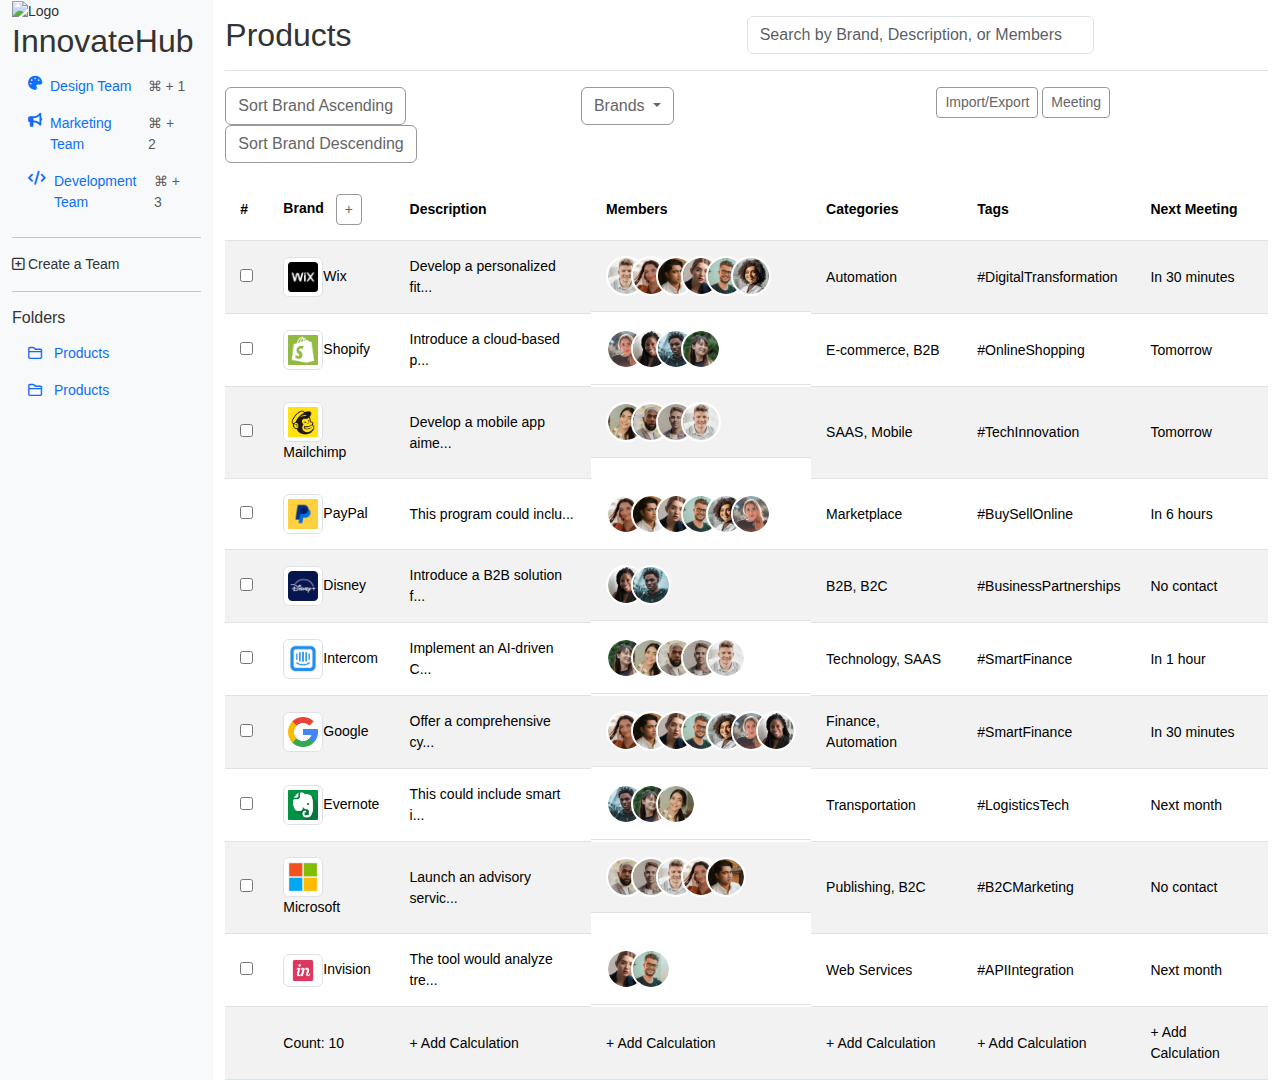
==== index.html @ bf93332f "Initial commit" ====
<!DOCTYPE html>
<html lang="en">
<head>
    <meta charset="UTF-8">
    <meta name="viewport" content="width=device-width, initial-scale=1.0">
    <title>Project Management Dashboard</title>
    <link href="https://cdn.jsdelivr.net/npm/bootstrap@5.3.0/dist/css/bootstrap.min.css" rel="stylesheet">
    <link rel="stylesheet" href="styles.css">
</head>
<body>
    <div class="container-fluid">
        <div class="row">

            <!-- Add Font Awesome CDN -->
            <link rel="stylesheet" href="https://cdnjs.cloudflare.com/ajax/libs/font-awesome/6.0.0-beta3/css/all.min.css">

            <!-- Sidebar -->
            <div class="col-2 bg-light sidebar">
                <div class="position-sticky">
                    <img src="logo.png" alt="Logo" class="logo">
                    <h2>InnovateHub</h2>
                    <ul class="nav flex-column">
                        <li class="nav-item">
                            <a class="nav-link d-flex justify-content-between" aria-current="page" href="#">
                                <i class="fas fa-palette me-2"></i> <!-- Icon for Design Team -->
                                Design Team
                                <span class="text-muted ms-auto">⌘ + 1</span>
                            </a>
                        </li>
                        <li class="nav-item">
                            <a class="nav-link d-flex justify-content-between" href="#">
                                <i class="fas fa-bullhorn me-2"></i> <!-- Icon for Marketing Team -->
                                Marketing Team
                                <span class="text-muted ms-auto">⌘ + 2</span>
                            </a>
                        </li>
                        <li class="nav-item">
                            <a class="nav-link d-flex justify-content-between" href="#">
                                <i class="fas fa-code me-2"></i> <!-- Icon for Development Team -->
                                Development Team
                                <span class="text-muted ms-auto">⌘ + 3</span>
                            </a>
                        </li>
                    </ul>
                    <hr>
                    <a class="nav-link" href="#">
                        <i class="far fa-plus-square"></i> <!-- Icon for Development Team -->
                        Create a Team
                    </a>
                    <hr>
                    <h6 class="sidebar-heading">Folders</h6>
                    <ul class="nav flex-column mb-2">
                        <li class="nav-item">
                            <!-- Expandable Menu for Products -->
                            <a class="nav-link" data-bs-toggle="collapse" href="#productsSubMenu" role="button" aria-expanded="false" aria-controls="productsSubMenu">
                                <i class="far fa-folder me-2"></i> <!-- Icon for Products -->
                                Products
                            </a>
                            <div class="collapse" id="productsSubMenu">
                                <ul class="nav flex-column ms-3">
                                    <li class="nav-item">
                                        <a class="nav-link" href="#"><i class="fas fa-road me-2"></i> Roadmap</a>
                                    </li>
                                    <li class="nav-item">
                                        <a class="nav-link" href="#"><i class="fas fa-comments me-2"></i> Feedback</a>
                                    </li>
                                    <li class="nav-item">
                                        <a class="nav-link" href="#"><i class="fas fa-chart-line me-2"></i> Performance</a>
                                    </li>
                                    <li class="nav-item">
                                        <a class="nav-link" href="#"><i class="fas fa-users me-2"></i> Team</a>
                                    </li>
                                    <li class="nav-item">
                                        <a class="nav-link" href="#"><i class="fas fa-chart-pie me-2"></i> Analytics</a>
                                    </li>
                                    <li class="nav-item">
                                        <a class="nav-link" href="#"><i class="fas fa-plus-circle me-2"></i> Add New Sub</a>
                                    </li>
                                </ul>
                            </div>
                        </li>
                        <li class="nav-item">
                            <!-- Expandable Menu for Products -->
                            <a class="nav-link" data-bs-toggle="collapse" href="#productsSubMenu" role="button" aria-expanded="false" aria-controls="productsSubMenu">
                                <i class="far fa-folder me-2"></i> <!-- Icon for Products -->
                                Products
                            </a>
                            <div class="collapse" id="productsSubMenu">
                                <ul class="nav flex-column ms-3">
                                    <li class="nav-item">
                                        <a class="nav-link" href="#"><i class="fas fa-road me-2"></i> Roadmap</a>
                                    </li>
                                    <li class="nav-item">
                                        <a class="nav-link" href="#"><i class="fas fa-comments me-2"></i> Feedback</a>
                                    </li>
                                    <li class="nav-item">
                                        <a class="nav-link" href="#"><i class="fas fa-chart-line me-2"></i> Performance</a>
                                    </li>
                                    <li class="nav-item">
                                        <a class="nav-link" href="#"><i class="fas fa-users me-2"></i> Team</a>
                                    </li>
                                    <li class="nav-item">
                                        <a class="nav-link" href="#"><i class="fas fa-chart-pie me-2"></i> Analytics</a>
                                    </li>
                                    <li class="nav-item">
                                        <a class="nav-link" href="#"><i class="fas fa-plus-circle me-2"></i> Add New Sub</a>
                                    </li>
                                </ul>
                            </div>
                        </li>
                    </ul>
                </div>
            </div>




            <!-- Main Content -->
            <main class="col-10">
                <div class="d-flex justify-content-between flex-wrap flex-md-nowrap align-items-center pt-3 pb-2 mb-3 border-bottom">
                    <h1 class="h2">Products</h1>
                    <div class="btn-toolbar mb-2 col-6">
                        <div class="btn-group me-2 col-8">
                            <input type="text" id="tableSearch" class="form-control" placeholder="Search by Brand, Description, or Members">
                        </div>
                    </div>
                </div>

                <div class="row mb-3">
                    <div class="col-md-4">
                        <button id="sortAsc" class="btn btn-light">Sort Brand Ascending</button>
                        <button id="sortDesc" class="btn btn-light">Sort Brand Descending</button>
                    </div>
                    <div class="col-md-4">
                        <div class="dropdown">
                          <button class="btn btn-light dropdown-toggle" type="button" id="brandsDropdown" data-bs-toggle="dropdown" aria-expanded="false">
                            Brands
                          </button>
                          <ul class="dropdown-menu" aria-labelledby="brandsDropdown">
                            <li><a class="dropdown-item" href="#" data-category="all">All Brands</a></li>
                            <li><a class="dropdown-item" href="#" data-category="Automation">Automation</a></li>
                            <li><a class="dropdown-item" href="#" data-category="E-commerce">E-commerce</a></li>
                            <li><a class="dropdown-item" href="#" data-category="B2B">B2B</a></li>
                            <li><a class="dropdown-item" href="#" data-category="SAAS">SAAS</a></li>
                            <li><a class="dropdown-item" href="#" data-category="Mobile">Mobile</a></li>
                            <li><a class="dropdown-item" href="#" data-category="Marketplace">Marketplace</a></li>
                            <li><a class="dropdown-item" href="#" data-category="B2C">B2C</a></li>
                            <li><a class="dropdown-item" href="#" data-category="Technology">Technology</a></li>
                            <li><a class="dropdown-item" href="#" data-category="Finance">Finance</a></li>
                            <li><a class="dropdown-item" href="#" data-category="Transportation">Transportation</a></li>
                            <li><a class="dropdown-item" href="#" data-category="Publishing">Publishing</a></li>
                            <li><a class="dropdown-item" href="#" data-category="Web Services">Web Services</a></li>
                          </ul>
                        </div>
                    </div>
                    <div class="col-md-4">
                        <button type="button" class="btn btn-sm btn-outline-secondary">Import/Export</button>
                        <button type="button" class="btn btn-sm btn-outline-secondary">Meeting</button>
                    </div>
                </div>

                <!-- Table -->
                <div class="table-responsive">
                    <table class="table table-striped table-sm">
                        <thead>
                            <tr>
                                <th>#</th>
                                <th>
                                    Brand
                                    <!-- Add Plus (+) Icon to the Brands Header -->
                                    <button id="addRowButton" class="btn btn-sm btn-outline-success ms-2">
                                        +
                                    </button>
                                </th>
                                <th>Description</th>
                                <th>Members</th>
                                <th>Categories</th>
                                <th>Tags</th>
                                <th>Next Meeting</th>
                            </tr>
                        </thead>
                        <tbody id="productTableBody">
                            <tr>
                                <td>
                                    <!-- Checkbox for row selection -->
                                    <input type="checkbox" name="selectRow" value="wix" class="row-checkbox">
                                </td>
                                <td><img src="assets/img/brands/wix.png" alt="Wix Logo" class="rounded img-thumbnail" width="40">Wix</td>
                                <td>Develop a personalized fit...</td>
                                <td class="members-thumbnails">
                                    <img src="assets/img/user1.png" class="rounded-circle member-img" alt="user1" width="30">
                                    <img src="assets/img/user2.png" class="rounded-circle member-img" alt="user2" width="30">
                                    <img src="assets/img/user3.png" class="rounded-circle member-img" alt="user3" width="30">
                                    <img src="assets/img/user4.png" class="rounded-circle member-img" alt="user4" width="30">
                                    <img src="assets/img/user5.png" class="rounded-circle member-img" alt="user5" width="30">
                                    <img src="assets/img/user6.png" class="rounded-circle member-img" alt="user6" width="30">
                                </td>
                                <td>Automation</td>
                                <td>#DigitalTransformation</td>
                                <td>In 30 minutes</td>
                            </tr>
                            <tr>
                                <td>
                                    <!-- Checkbox for row selection -->
                                    <input type="checkbox" name="selectRow" value="wix" class="row-checkbox">
                                </td>
                                <td><img src="assets/img/brands/shopify.png" alt="Shopify Logo" class="rounded img-thumbnail" width="40">Shopify</td>
                                <td>Introduce a cloud-based p...</td>
                                <td class="members-thumbnails">
                                    <img src="assets/img/user7.png" class="rounded-circle member-img" alt="user7" width="30">
                                    <img src="assets/img/user8.png" class="rounded-circle member-img" alt="user8" width="30">
                                    <img src="assets/img/user9.png" class="rounded-circle member-img" alt="user9" width="30">
                                    <img src="assets/img/user10.png" class="rounded-circle member-img" alt="user10" width="30">
                                </td>
                                <td>E-commerce, B2B</td>
                                <td>#OnlineShopping</td>
                                <td>Tomorrow</td>
                            </tr>
                            <tr>
                                <td>
                                    <!-- Checkbox for row selection -->
                                    <input type="checkbox" name="selectRow" value="wix" class="row-checkbox">
                                </td>
                                <td><img src="assets/img/brands/mailchimp.png" alt="Mailchimp Logo" class="rounded img-thumbnail" width="40">Mailchimp</td>
                                <td>Develop a mobile app aime...</td>
                                <td class="members-thumbnails">
                                    <img src="assets/img/user11.png" class="rounded-circle member-img" alt="user11" width="30">
                                    <img src="assets/img/user12.png" class="rounded-circle member-img" alt="user12" width="30">
                                    <img src="assets/img/user13.png" class="rounded-circle member-img" alt="user13" width="30">
                                    <img src="assets/img/user1.png" class="rounded-circle member-img" alt="user1" width="30">
                                </td>
                                <td>SAAS, Mobile</td>
                                <td>#TechInnovation</td>
                                <td>Tomorrow</td>
                            </tr>
                            <tr>
                                <td>
                                    <!-- Checkbox for row selection -->
                                    <input type="checkbox" name="selectRow" value="wix" class="row-checkbox">
                                </td>
                                <td><img src="assets/img/brands/paypal.png" alt="PayPal Logo" class="rounded img-thumbnail" width="40">PayPal</td>
                                <td>This program could inclu...</td>
                                <td class="members-thumbnails">
                                    <img src="assets/img/user2.png" class="rounded-circle member-img" alt="user2" width="30">
                                    <img src="assets/img/user3.png" class="rounded-circle member-img" alt="user3" width="30">
                                    <img src="assets/img/user4.png" class="rounded-circle member-img" alt="user4" width="30">
                                    <img src="assets/img/user5.png" class="rounded-circle member-img" alt="user5" width="30">
                                    <img src="assets/img/user6.png" class="rounded-circle member-img" alt="user6" width="30">
                                    <img src="assets/img/user7.png" class="rounded-circle member-img" alt="user7" width="30">
                                </td>
                                <td>Marketplace</td>
                                <td>#BuySellOnline</td>
                                <td>In 6 hours</td>
                            </tr>
                            <tr>
                                <td>
                                    <!-- Checkbox for row selection -->
                                    <input type="checkbox" name="selectRow" value="wix" class="row-checkbox">
                                </td>
                                <td><img src="assets/img/brands/disney.png" alt="Disney Logo" class="rounded img-thumbnail" width="40">Disney</td>
                                <td>Introduce a B2B solution f...</td>
                                <td class="members-thumbnails">
                                    <img src="assets/img/user8.png" class="rounded-circle member-img" alt="user8" width="30">
                                    <img src="assets/img/user9.png" class="rounded-circle member-img" alt="user9" width="30">
                                </td>
                                <td>B2B, B2C</td>
                                <td>#BusinessPartnerships</td>
                                <td>No contact</td>
                            </tr>
                            <tr>
                                <td>
                                    <!-- Checkbox for row selection -->
                                    <input type="checkbox" name="selectRow" value="wix" class="row-checkbox">
                                </td>
                                <td><img src="assets/img/brands/Intercom.png" alt="Wix Logo" class="rounded img-thumbnail" width="40">Intercom</td>
                                <td>Implement an AI-driven C...</td>
                                <td class="members-thumbnails">
                                    <img src="assets/img/user10.png" class="rounded-circle member-img" alt="user10" width="30">
                                    <img src="assets/img/user11.png" class="rounded-circle member-img" alt="user11" width="30">
                                    <img src="assets/img/user12.png" class="rounded-circle member-img" alt="user12" width="30">
                                    <img src="assets/img/user13.png" class="rounded-circle member-img" alt="user13" width="30">
                                    <img src="assets/img/user1.png" class="rounded-circle member-img" alt="user1" width="30">
                                </td>
                                <td>Technology, SAAS</td>
                                <td>#SmartFinance</td>
                                <td>In 1 hour</td>
                            </tr>
                            <tr>
                                <td>
                                    <!-- Checkbox for row selection -->
                                    <input type="checkbox" name="selectRow" value="wix" class="row-checkbox">
                                </td>
                                <td><img src="assets/img/brands/google.png" alt="Wix Logo" class="rounded img-thumbnail" width="40">Google</td>
                                <td>Offer a comprehensive cy...</td>
                                <td class="members-thumbnails">
                                    <img src="assets/img/user2.png" class="rounded-circle member-img" alt="user2" width="30">
                                    <img src="assets/img/user3.png" class="rounded-circle member-img" alt="user3" width="30">
                                    <img src="assets/img/user4.png" class="rounded-circle member-img" alt="user4" width="30">
                                    <img src="assets/img/user5.png" class="rounded-circle member-img" alt="user5" width="30">
                                    <img src="assets/img/user6.png" class="rounded-circle member-img" alt="user6" width="30">
                                    <img src="assets/img/user7.png" class="rounded-circle member-img" alt="user7" width="30">
                                    <img src="assets/img/user8.png" class="rounded-circle member-img" alt="user8" width="30">
                                </td>
                                <td>Finance, Automation</td>
                                <td>#SmartFinance</td>
                                <td>In 30 minutes</td>
                            </tr>
                            <tr>
                                <td>
                                    <!-- Checkbox for row selection -->
                                    <input type="checkbox" name="selectRow" value="wix" class="row-checkbox">
                                </td>
                                <td><img src="assets/img/brands/evernote.png" alt="Wix Logo" class="rounded img-thumbnail" width="40">Evernote</td>
                                <td>This could include smart i...</td>
                                <td class="members-thumbnails">
                                    <img src="assets/img/user9.png" class="rounded-circle member-img" alt="user9" width="30">
                                    <img src="assets/img/user10.png" class="rounded-circle member-img" alt="user10" width="30">
                                    <img src="assets/img/user11.png" class="rounded-circle member-img" alt="user11" width="30">
                                </td>
                                <td>Transportation</td>
                                <td>#LogisticsTech</td>
                                <td>Next month</td>
                            </tr>
                            <tr>
                                <td>
                                    <!-- Checkbox for row selection -->
                                    <input type="checkbox" name="selectRow" value="wix" class="row-checkbox">
                                </td>
                                <td><img src="assets/img/brands/microsoft.svg.png" alt="Wix Logo" class="rounded img-thumbnail" width="40">Microsoft</td>
                                <td>Launch an advisory servic...</td>
                                <td class="members-thumbnails">
                                    <img src="assets/img/user12.png" class="rounded-circle member-img" alt="user12" width="30">
                                    <img src="assets/img/user13.png" class="rounded-circle member-img" alt="user13" width="30">
                                    <img src="assets/img/user1.png" class="rounded-circle member-img" alt="user1" width="30">
                                    <img src="assets/img/user2.png" class="rounded-circle member-img" alt="user2" width="30">
                                    <img src="assets/img/user3.png" class="rounded-circle member-img" alt="user3" width="30">
                                </td>
                                <td>Publishing, B2C</td>
                                <td>#B2CMarketing</td>
                                <td>No contact</td>
                            </tr>
                            <tr>
                                <td>
                                    <!-- Checkbox for row selection -->
                                    <input type="checkbox" name="selectRow" value="wix" class="row-checkbox">
                                </td>
                                <td><img src="assets/img/brands/invision.jpg" alt="Wix Logo" class="rounded img-thumbnail" width="40">Invision</td>
                                <td>The tool would analyze tre...</td>
                                <td class="members-thumbnails">
                                    <img src="assets/img/user4.png" class="rounded-circle member-img" alt="user4" width="30">
                                    <img src="assets/img/user5.png" class="rounded-circle member-img" alt="user5" width="30">
                                </td>
                                <td>Web Services</td>
                                <td>#APIIntegration</td>
                                <td>Next month</td>
                            </tr>
                            <tr class="brand-count-row">
                                <td>
                                </td>
                                <td>Count: 10</td>
                                <td>+ Add Calculation</td>
                                <td>+ Add Calculation</td>
                                <td>+ Add Calculation</td>
                                <td>+ Add Calculation</td>
                                <td>+ Add Calculation</td>
                            </tr>
                        </tbody>
                    </table>
                </div>
            </main>
        </div>
    </div>


    <script src="https://cdn.jsdelivr.net/npm/bootstrap@5.3.0/dist/js/bootstrap.bundle.min.js"></script>
    <!-- Custom Script for Row Selection and Search -->
  <script>
    // Event listener for checkboxes to toggle row selection
    const checkboxes = document.querySelectorAll('.row-checkbox');
    checkboxes.forEach(checkbox => {
      checkbox.addEventListener('change', function() {
        const row = this.closest('tr');
        if (this.checked) {
          row.classList.add('table-active');
        } else {
          row.classList.remove('table-active');
        }
      });
    });






    // Search functionality
    const searchBox = document.getElementById('tableSearch');
    const tableBody = document.getElementById('productTableBody');
    const rows = tableBody.getElementsByTagName('tr');

    searchBox.addEventListener('keyup', function() {
      const searchText = searchBox.value.toLowerCase();
      
      for (let i = 0; i < rows.length; i++) {
        const cells = rows[i].getElementsByTagName('td');
        let found = false;

        // Loop through each cell in the row
        for (let j = 0; j < cells.length; j++) {
          const cellText = cells[j].innerText.toLowerCase();
          if (cellText.indexOf(searchText) > -1) {
            found = true;
            break;
          }
        }

        // Show or hide row based on match
        if (found) {
          rows[i].style.display = '';
        } else {
          rows[i].style.display = 'none';
        }
      }
    });






    // Sorting functionality for the Brand column
    const sortAscButton = document.getElementById('sortAsc');
    const sortDescButton = document.getElementById('sortDesc');

    function sortTable(order) {
      const rowsArray = Array.from(rows);
      
      rowsArray.sort(function(a, b) {
        const brandA = a.cells[1].innerText.toLowerCase();
        const brandB = b.cells[1].innerText.toLowerCase();

        if (order === 'asc') {
          return brandA > brandB ? 1 : -1;
        } else {
          return brandA < brandB ? 1 : -1;
        }
      });

      // Append sorted rows back to the table body
      rowsArray.forEach(row => tableBody.appendChild(row));
    }

    // Event listeners for sorting buttons
    sortAscButton.addEventListener('click', function() {
      sortTable('asc');
    });

    sortDescButton.addEventListener('click', function() {
      sortTable('desc');
    });





    // Dropdown filter functionality based on the "Categories" column
    const dropdownItems = document.querySelectorAll('.dropdown-item');

    dropdownItems.forEach(item => {
      item.addEventListener('click', function(event) {
        event.preventDefault();
        const category = this.getAttribute('data-category');

        // Loop through the rows and show/hide based on the selected category
        for (let i = 0; i < rows.length; i++) {
          const categoriesCell = rows[i].cells[4].innerText.toLowerCase(); // Categories are in the 5th cell (index 4)
          const categoriesArray = categoriesCell.split(',').map(cat => cat.trim());

          // Show rows that match the category or show all if "all" is selected
          if (category === 'all' || categoriesArray.includes(category.toLowerCase())) {
            rows[i].style.display = '';
          } else {
            rows[i].style.display = 'none';
          }
        }
      });
    });






// Add New Row
// Only declare the variable if it's not already declared
let productTableBody = document.getElementById('productTableBody');
let addRowButton = document.getElementById('addRowButton');

// Function to add a new editable row
function addNewRow() {
  const newRow = document.createElement('tr');

  // Create editable cells for each column in the new row
  newRow.innerHTML = `
    <td><input type="checkbox" class="row-checkbox"></td>
    <td><input type="text" class="form-control" placeholder="Enter brand name"></td>
    <td><input type="text" class="form-control" placeholder="Enter description"></td>
    <td><input type="number" class="form-control" placeholder="Members"></td>
    <td><input type="text" class="form-control" placeholder="Categories"></td>
    <td><input type="text" class="form-control" placeholder="Tags"></td>
    <td><input type="text" class="form-control" placeholder="Next Meeting"></td>
  `;

  // Append the new row to the table body
  productTableBody.appendChild(newRow);
}

// Event listener for the "+" button to add a new row
addRowButton.addEventListener('click', function() {
  addNewRow();
});






// Function to add a new editable row with checkboxes for the Members column
function addNewRow() {
  const newRow = document.createElement('tr');
  newRow.classList.add('new-row');  // Add a class to identify new rows

  newRow.innerHTML = `
    <td><input type="checkbox" class="row-checkbox" disabled></td>
    <td><input type="text" class="form-control brand-input" placeholder="Enter brand name"></td>
    <td><input type="text" class="form-control" placeholder="Enter description"></td>
    <td>
      <div class="dropdown">
        <button class="btn btn-secondary dropdown-toggle" type="button" id="memberDropdown" data-bs-toggle="dropdown" aria-expanded="false">
          Select Members
        </button>
        <ul class="dropdown-menu" aria-labelledby="memberDropdown">
          <li><label class="dropdown-item"><input type="checkbox" value="User1"> User1</label></li>
          <li><label class="dropdown-item"><input type="checkbox" value="User2"> User2</label></li>
          <li><label class="dropdown-item"><input type="checkbox" value="User3"> User3</label></li>
          <li><label class="dropdown-item"><input type="checkbox" value="User4"> User4</label></li>
          <li><label class="dropdown-item"><input type="checkbox" value="User5"> User5</label></li>
          <li><label class="dropdown-item"><input type="checkbox" value="User6"> User6</label></li>
          <li><label class="dropdown-item"><input type="checkbox" value="User7"> User7</label></li>
          <li><label class="dropdown-item"><input type="checkbox" value="User8"> User8</label></li>
          <li><label class="dropdown-item"><input type="checkbox" value="User9"> User9</label></li>
          <li><label class="dropdown-item"><input type="checkbox" value="User10"> User10</label></li>
        </ul>
      </div>
    </td>
    <td><input type="text" class="form-control" placeholder="Categories"></td>
    <td><input type="text" class="form-control" placeholder="Tags"></td>
    <td><input type="text" class="form-control" placeholder="Next Meeting"></td>
    <td>
      <button class="btn btn-success btn-save">Save</button>
      <button class="btn btn-danger btn-cancel">Cancel</button>
    </td>
  `;

  // Append the new row to the table body (before the count row)
  productTableBody.insertBefore(newRow, productTableBody.querySelector('.brand-count-row'));

  // Profile picture URLs corresponding to each user
  const memberProfiles = {
    "User1": "assets/img/user1.png",
    "User2": "assets/img/user2.png",
    "User3": "assets/img/user3.png",
    "User4": "assets/img/user4.png",
    "User5": "assets/img/user5.png",
    "User6": "assets/img/user6.png",
    "User7": "assets/img/user7.png",
    "User8": "assets/img/user8.png",
    "User9": "assets/img/user9.png",
    "User10": "assets/img/user10.png"
  };

  // Add event listener to update the dropdown button with selected member thumbnails
  const checkboxes = newRow.querySelectorAll('.dropdown-menu input[type="checkbox"]');
  const dropdownButton = newRow.querySelector('.dropdown-toggle');

  checkboxes.forEach(checkbox => {
    checkbox.addEventListener('change', function() {
      const selectedMembers = Array.from(checkboxes)
        .filter(i => i.checked)
        .map(i => i.value)
        .map(member => `<img src="${memberProfiles[member]}" class="rounded-circle" alt="${member}" width="30" height="30">`)
        .join(' ');
      dropdownButton.innerHTML = selectedMembers || 'Select Members';
    });

    // Prevent dropdown from closing on click
    checkbox.parentElement.addEventListener('click', function(e) {
      e.stopPropagation();
    });
  });

  // Event listener for Save button
  newRow.querySelector('.btn-save').addEventListener('click', function() {
    // Enable the checkbox to be clickable after saving
    newRow.querySelector('.row-checkbox').disabled = false;

    // Disable all input fields to finalize the row
    newRow.querySelectorAll('input').forEach(input => input.disabled = true);
    newRow.querySelectorAll('select').forEach(select => select.disabled = true);
    newRow.querySelector('.dropdown-toggle').disabled = true;

    // Remove the Save and Cancel buttons
    newRow.querySelector('td:last-child').innerHTML = '';

    // Update the brand count
    updateBrandCount();
  });

  // Event listener for Cancel button
  newRow.querySelector('.btn-cancel').addEventListener('click', function() {
    // Remove the new row from the table
    newRow.remove();

    // Update the brand count
    updateBrandCount();
  });

  // Add event listener to the brand input field to update the count dynamically
  newRow.querySelector('.brand-input').addEventListener('input', updateBrandCount);

  // Update the brand count initially after adding the new row
  updateBrandCount();
}

// Function to update the brand count
function updateBrandCount() {
  // Count all rows that have a brand name, including both existing and new rows
  const brandRows = document.querySelectorAll('#productTableBody tr:not(.brand-count-row) td:nth-child(2)');
  let brandCount = 0;

  brandRows.forEach(row => {
    const brandName = row.textContent.trim() || row.querySelector('.brand-input')?.value.trim();
    if (brandName) {
      brandCount++;
    }
  });

  // Find the predefined count row and update it
  const countRow = document.querySelector('.brand-count-row');
  countRow.querySelector('td:nth-child(2)').textContent = `Count: ${brandCount}`;
}

// Call this function when the page loads to initialize the count
updateBrandCount();





  </script>
</body>
</html>
---- styles.css ----
/* Base styling */
body {
    font-family: 'Arial', sans-serif;
    background-color: #fff;
    margin: 0;
    padding: 0;
    color: #333;
    overflow-x: hidden; /* Prevent horizontal overflow */
    font-size: 14px;
}

.btn{
    background-color: #fff;
    color: #666666 !important;
    border: 1px solid #999999;
}

/* Sidebar styling */
#sidebar {
    background-color: #fff;
    border-right: 1px solid #e0e0e0;
    height: 100vh;  /* Full viewport height */
    padding: 20px;
    position: fixed;  /* Fixed position */
    top: 0;
    left: 0;
    z-index: 1000;
    overflow-y: auto; /* Allow vertical scrolling if necessary */
}

.table {
    background-color: #fff;
    border-radius: 5px;
    box-shadow: 0 2px 4px rgba(0, 0, 0, 0.1);
    margin-bottom: 0; /* Remove margin to prevent overflow */
}

.table th, .table td {
    padding: 15px;
    text-align: left;
    vertical-align: middle;
}

.members-thumbnails {
    display: flex;
    align-items: center;
  }
  
  .member-img {
    width: 40px; /* Adjust the size of thumbnails */
    height: 40px;
    border-radius: 50%; /* To make them circular */
    margin-left: -15px; /* Negative margin to create overlap (25% of the width) */
    position: relative;
    z-index: 1; /* Layer control for overlapping */
    border: 2px solid white; /* Optional: Add a border to separate overlapping images visually */
  }
  
  .member-img:first-child {
    margin-left: 0; /* Ensure the first image does not have a negative margin */
  }
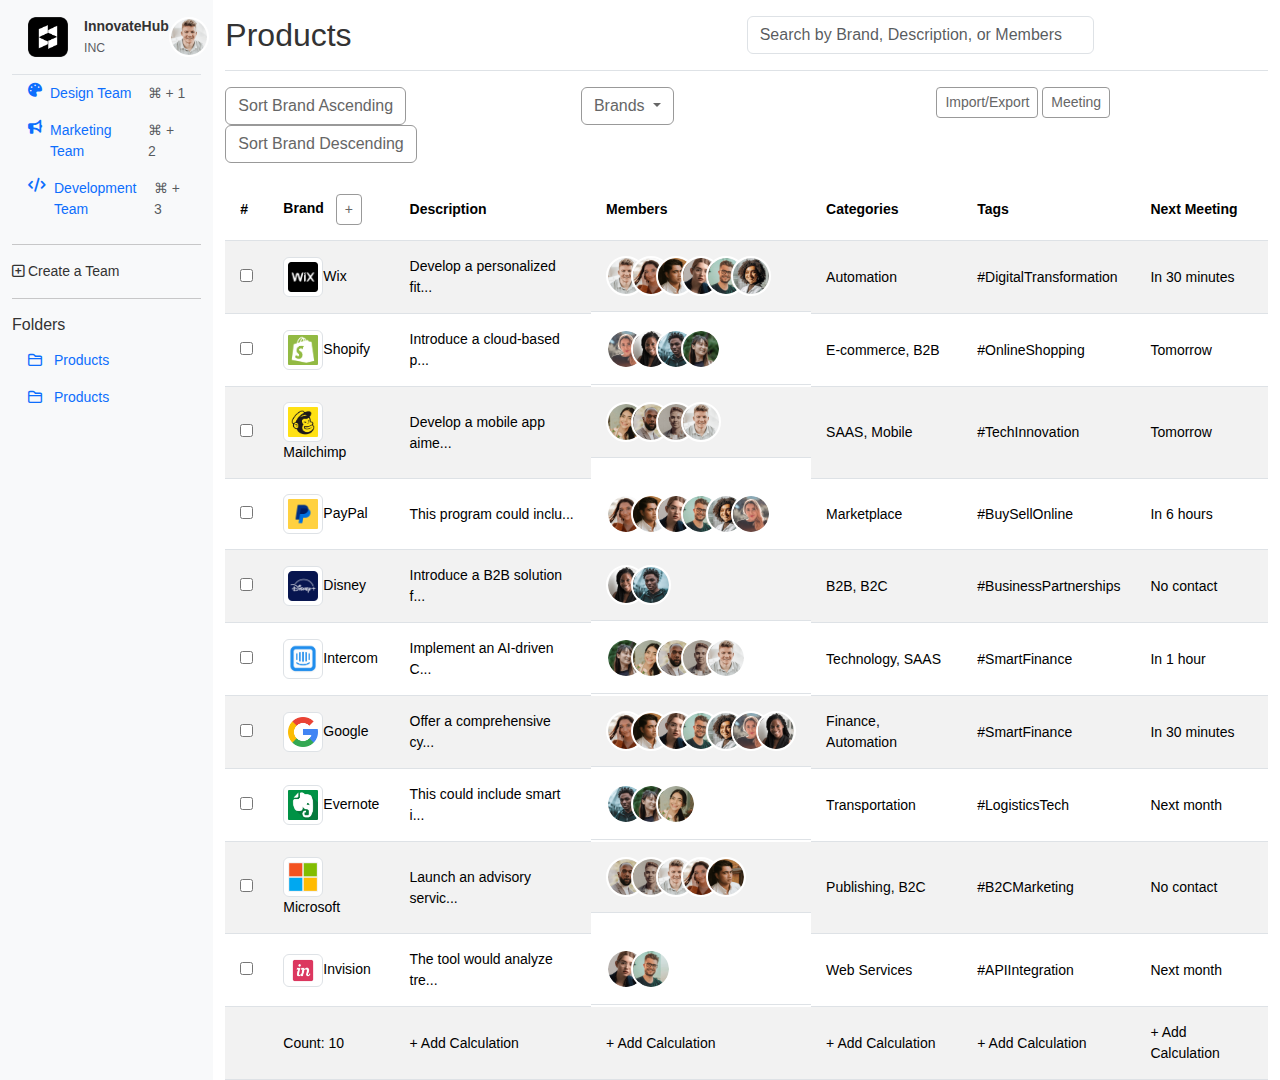
==== commit 21565f16: "Sidebar Changes" ====
--- a/index.html
+++ b/index.html
@@ -15,10 +15,20 @@
             <link rel="stylesheet" href="https://cdnjs.cloudflare.com/ajax/libs/font-awesome/6.0.0-beta3/css/all.min.css">
 
             <!-- Sidebar -->
+            
+            
             <div class="col-2 bg-light sidebar">
                 <div class="position-sticky">
-                    <img src="logo.png" alt="Logo" class="logo">
-                    <h2>InnovateHub</h2>
+                  <div class="d-flex justify-content-between align-items-center p-3 border-bottom">
+                    <div class="d-flex align-items-center">
+                      <img src="/assets/img/innovate-logo.png" alt="Company Logo" class="rounded company-logo">
+                      <div class="ms-3">
+                        <span class="fw-bold d-block">InnovateHub</span>
+                        <span class="text-muted small">INC</span>
+                      </div>
+                    </div>
+                    <img src="/assets/img/user1.png" alt="User Avatar" class="rounded-circle user-avatar">
+                  </div>
                     <ul class="nav flex-column">
                         <li class="nav-item">
                             <a class="nav-link d-flex justify-content-between" aria-current="page" href="#">
--- a/styles.css
+++ b/styles.css
@@ -60,4 +60,16 @@
   .member-img:first-child {
     margin-left: 0; /* Ensure the first image does not have a negative margin */
   }
+  
+  .company-logo {
+    width: 40px;
+    height: 40px;
+  }
+  
+  .user-avatar {
+    width: 40px;
+    height: 40px;
+    object-fit: cover;
+    border: 2px solid #fff; /* Optional border for user avatar */
+  }
   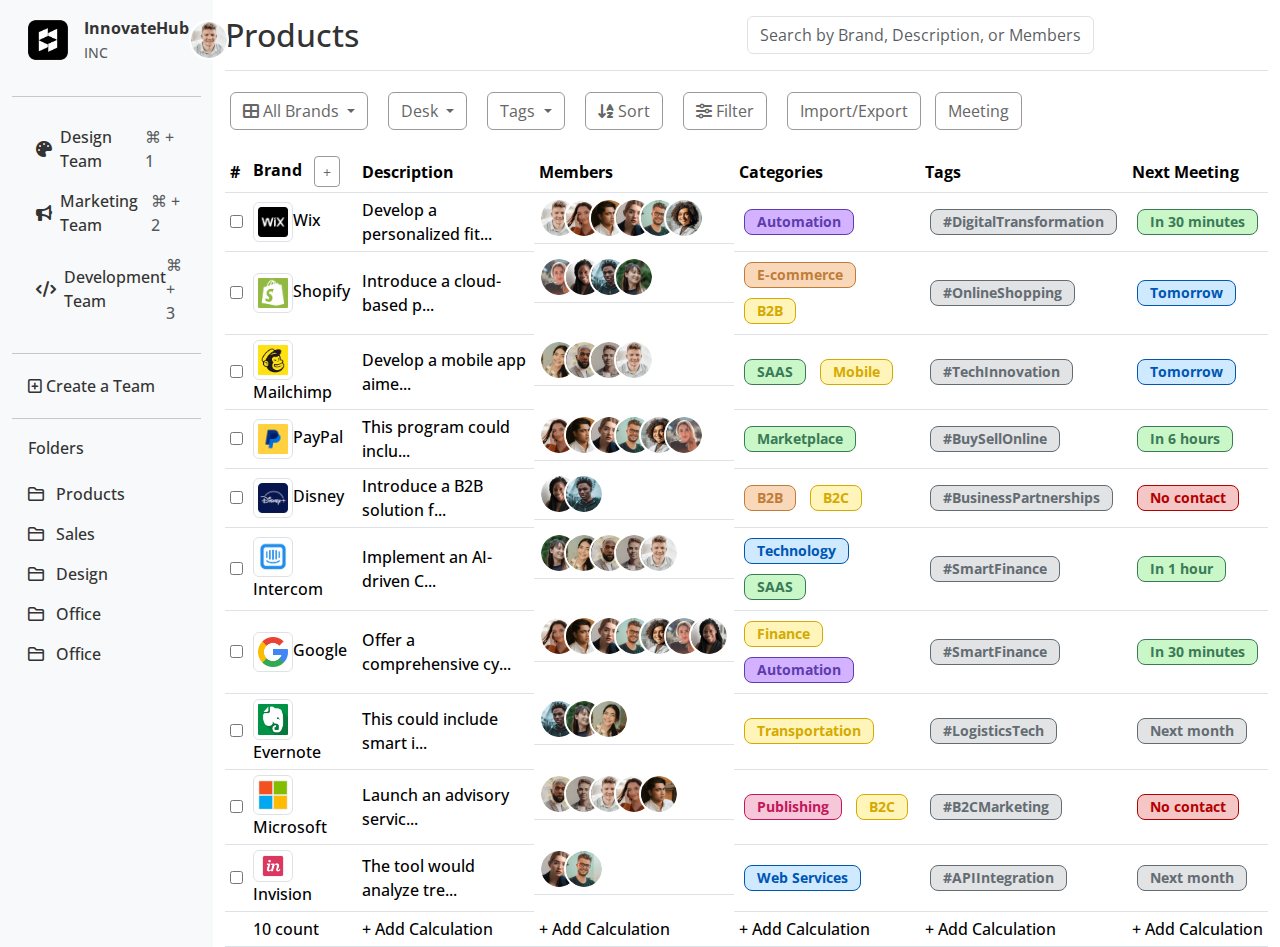
==== commit 330989a9: "Filters Addition" ====
--- a/index.html
+++ b/index.html
@@ -6,6 +6,10 @@
     <title>Project Management Dashboard</title>
     <link href="https://cdn.jsdelivr.net/npm/bootstrap@5.3.0/dist/css/bootstrap.min.css" rel="stylesheet">
     <link rel="stylesheet" href="styles.css">
+
+    <link rel="preconnect" href="https://fonts.googleapis.com">
+    <link rel="preconnect" href="https://fonts.gstatic.com" crossorigin>
+    <link href="https://fonts.googleapis.com/css2?family=Open+Sans:ital,wght@0,300..800;1,300..800&display=swap" rel="stylesheet">
 </head>
 <body>
     <div class="container-fluid">
@@ -19,7 +23,7 @@
             
             <div class="col-2 bg-light sidebar">
                 <div class="position-sticky">
-                  <div class="d-flex justify-content-between align-items-center p-3 border-bottom">
+                  <div class="d-flex justify-content-between align-items-center p-3">
                     <div class="d-flex align-items-center">
                       <img src="/assets/img/innovate-logo.png" alt="Company Logo" class="rounded company-logo">
                       <div class="ms-3">
@@ -29,37 +33,51 @@
                     </div>
                     <img src="/assets/img/user1.png" alt="User Avatar" class="rounded-circle user-avatar">
                   </div>
-                    <ul class="nav flex-column">
-                        <li class="nav-item">
-                            <a class="nav-link d-flex justify-content-between" aria-current="page" href="#">
+                  <hr>
+                    <ul class="nav flex-column px-3 py-1">
+                        <li class="nav-item p-2">
+                            
+                              <span class="d-flex align-items-center">
+                                <a class="nav-link d-flex justify-content-between" aria-current="page" href="#"></a>
                                 <i class="fas fa-palette me-2"></i> <!-- Icon for Design Team -->
                                 Design Team
                                 <span class="text-muted ms-auto">⌘ + 1</span>
-                            </a>
+                              </a>
+                              </span>
+                            
                         </li>
-                        <li class="nav-item">
-                            <a class="nav-link d-flex justify-content-between" href="#">
+                        <li class="nav-item p-2">
+                            
+                              <span class="d-flex align-items-center">
+                                <a class="nav-link d-flex justify-content-between" href="#"></a>
                                 <i class="fas fa-bullhorn me-2"></i> <!-- Icon for Marketing Team -->
                                 Marketing Team
                                 <span class="text-muted ms-auto">⌘ + 2</span>
-                            </a>
+                              </a>
+                                </span>
+                            
                         </li>
-                        <li class="nav-item">
-                            <a class="nav-link d-flex justify-content-between" href="#">
-                                <i class="fas fa-code me-2"></i> <!-- Icon for Development Team -->
-                                Development Team
-                                <span class="text-muted ms-auto">⌘ + 3</span>
-                            </a>
-                        </li>
+                        <li class="nav-item p-2">
+                            
+                          <span class="d-flex align-items-center">
+                            <a class="nav-link d-flex justify-content-between" href="#"></a>
+                            <i class="fas fa-code me-2"></i> <!-- Icon for Development Team -->
+                            Development Team
+                            <span class="text-muted ms-auto">⌘ + 3</span>
+                          </a>
+                            </span>
+                        
+                    </li>
+
                     </ul>
                     <hr>
-                    <a class="nav-link" href="#">
+                    <a class="nav-link px-3 py-1" href="#">
                         <i class="far fa-plus-square"></i> <!-- Icon for Development Team -->
                         Create a Team
                     </a>
                     <hr>
-                    <h6 class="sidebar-heading">Folders</h6>
-                    <ul class="nav flex-column mb-2">
+                    <h6 class="sidebar-heading px-3 py-1">Folders</h6>
+                    <ul class="nav flex-column px-3 py-1">
                         <li class="nav-item">
                             <!-- Expandable Menu for Products -->
                             <a class="nav-link" data-bs-toggle="collapse" href="#productsSubMenu" role="button" aria-expanded="false" aria-controls="productsSubMenu">
@@ -91,17 +109,17 @@
                         </li>
                         <li class="nav-item">
                             <!-- Expandable Menu for Products -->
-                            <a class="nav-link" data-bs-toggle="collapse" href="#productsSubMenu" role="button" aria-expanded="false" aria-controls="productsSubMenu">
+                            <a class="nav-link" data-bs-toggle="collapse" href="#salesSubMenu" role="button" aria-expanded="false" aria-controls="productsSubMenu">
                                 <i class="far fa-folder me-2"></i> <!-- Icon for Products -->
-                                Products
+                                Sales
                             </a>
-                            <div class="collapse" id="productsSubMenu">
+                            <div class="collapse" id="salesSubMenu">
                                 <ul class="nav flex-column ms-3">
                                     <li class="nav-item">
-                                        <a class="nav-link" href="#"><i class="fas fa-road me-2"></i> Roadmap</a>
-                                    </li>
-                                    <li class="nav-item">
-                                        <a class="nav-link" href="#"><i class="fas fa-comments me-2"></i> Feedback</a>
+                                        <a class="nav-link" href="#"><i class="fas fa-road me-2"></i> Menu Item 1</a>
+                                    </li>
+                                    <li class="nav-item">
+                                        <a class="nav-link" href="#"><i class="fas fa-comments me-2"></i> Meeu</a>
                                     </li>
                                     <li class="nav-item">
                                         <a class="nav-link" href="#"><i class="fas fa-chart-line me-2"></i> Performance</a>
@@ -118,6 +136,49 @@
                                 </ul>
                             </div>
                         </li>
+                        <li class="nav-item">
+                          <!-- Expandable Menu for Products -->
+                          <a class="nav-link" data-bs-toggle="collapse" href="#designSubMenu" role="button" aria-expanded="false" aria-controls="productsSubMenu">
+                              <i class="far fa-folder me-2"></i> <!-- Icon for Products -->
+                              Design
+                          </a>
+                          <div class="collapse" id="designSubMenu">
+                              <ul class="nav flex-column ms-3">
+                                  <li class="nav-item">
+                                      <a class="nav-link" href="#"><i class="fas fa-road me-2"></i> Roadmap</a>
+                                  </li>
+                                  <li class="nav-item">
+                                      <a class="nav-link" href="#"><i class="fas fa-comments me-2"></i> Feedback</a>
+                                  </li>
+                                  <li class="nav-item">
+                                      <a class="nav-link" href="#"><i class="fas fa-chart-line me-2"></i> Performance</a>
+                                  </li>
+                                  <li class="nav-item">
+                                      <a class="nav-link" href="#"><i class="fas fa-users me-2"></i> Team</a>
+                                  </li>
+                                  <li class="nav-item">
+                                      <a class="nav-link" href="#"><i class="fas fa-chart-pie me-2"></i> Analytics</a>
+                                  </li>
+                                  <li class="nav-item">
+                                      <a class="nav-link" href="#"><i class="fas fa-plus-circle me-2"></i> Add New Sub</a>
+                                  </li>
+                              </ul>
+                          </div>
+                      </li>
+                      <li class="nav-item">
+                        <!-- Expandable Menu for Products -->
+                        <a class="nav-link" data-bs-toggle="collapse" href="#productsSubMenu" role="button" aria-expanded="false" aria-controls="productsSubMenu">
+                            <i class="far fa-folder me-2"></i> <!-- Icon for Products -->
+                            Office
+                        </a>
+                    </li>
+                    <li class="nav-item">
+                      <!-- Expandable Menu for Products -->
+                      <a class="nav-link" data-bs-toggle="collapse" href="#productsSubMenu" role="button" aria-expanded="false" aria-controls="productsSubMenu">
+                          <i class="far fa-folder me-2"></i> <!-- Icon for Products -->
+                          Office
+                      </a>
+                  </li>
                     </ul>
                 </div>
             </div>
@@ -136,15 +197,11 @@
                     </div>
                 </div>
 
-                <div class="row mb-3">
-                    <div class="col-md-4">
-                        <button id="sortAsc" class="btn btn-light">Sort Brand Ascending</button>
-                        <button id="sortDesc" class="btn btn-light">Sort Brand Descending</button>
-                    </div>
-                    <div class="col-md-4">
+                <div class="button-container mb-3">
+                    <div>
                         <div class="dropdown">
                           <button class="btn btn-light dropdown-toggle" type="button" id="brandsDropdown" data-bs-toggle="dropdown" aria-expanded="false">
-                            Brands
+                            <i class='fas fa-th-large'></i> All Brands
                           </button>
                           <ul class="dropdown-menu" aria-labelledby="brandsDropdown">
                             <li><a class="dropdown-item" href="#" data-category="all">All Brands</a></li>
@@ -163,15 +220,55 @@
                           </ul>
                         </div>
                     </div>
-                    <div class="col-md-4">
-                        <button type="button" class="btn btn-sm btn-outline-secondary">Import/Export</button>
-                        <button type="button" class="btn btn-sm btn-outline-secondary">Meeting</button>
+
+                    <div>
+                      <div class="dropdown">
+                        <button class="btn btn-light dropdown-toggle" type="button" id="deskDropdown" data-bs-toggle="dropdown" aria-expanded="false">
+                          Desk
+                        </button>
+                        <ul class="dropdown-menu" aria-labelledby="deskDropdown">
+                          <li><a class="dropdown-item" href="#" data-category="all">Item 1</a></li>
+                          <li><a class="dropdown-item" href="#" data-category="Automation">Item 2</a></li>
+                          <li><a class="dropdown-item" href="#" data-category="E-commerce">Item 3</a></li>
+                          <li><a class="dropdown-item" href="#" data-category="B2B">Item 4</a></li>
+                        </ul>
+                      </div>
+                  </div>
+
+                  <div>
+                    <div class="dropdown">
+                      <button class="btn btn-light dropdown-toggle" type="button" id="deskDropdown" data-bs-toggle="dropdown" aria-expanded="false">
+                        Tags
+                      </button>
+                      <ul class="dropdown-menu" aria-labelledby="deskDropdown">
+                        <li><a class="dropdown-item" href="#" data-category="all">Item 1</a></li>
+                        <li><a class="dropdown-item" href="#" data-category="Automation">Item 2</a></li>
+                        <li><a class="dropdown-item" href="#" data-category="E-commerce">Item 3</a></li>
+                        <li><a class="dropdown-item" href="#" data-category="B2B">Item 4</a></li>
+                      </ul>
                     </div>
                 </div>
 
+                    <div>
+                      <button id="sortToggle" class="btn btn-light">
+                        <span id="sortIcon" class="fas fa-sort-alpha-down"></span> Sort
+                      </button>
+                    </div>
+
+                    <div>
+                      <button id="sortToggle" class="btn btn-light">
+                        <span id="sortIcon" class="fas fa-sliders-h"></span> Filter
+                      </button>
+                    </div>
+                    <div>
+                        <button type="button" class="btn btn-outline-secondary">Import/Export</button>
+                        <button type="button" class="btn btn-outline-secondary">Meeting</button>
+                    </div>
+                </div>
+
                 <!-- Table -->
                 <div class="table-responsive">
-                    <table class="table table-striped table-sm">
+                    <table class="table table-sm">
                         <thead>
                             <tr>
                                 <th>#</th>
@@ -205,9 +302,9 @@
                                     <img src="assets/img/user5.png" class="rounded-circle member-img" alt="user5" width="30">
                                     <img src="assets/img/user6.png" class="rounded-circle member-img" alt="user6" width="30">
                                 </td>
-                                <td>Automation</td>
-                                <td>#DigitalTransformation</td>
-                                <td>In 30 minutes</td>
+                                <td><span class="badge badge-custom-purple">Automation</span></td>
+                                <td><span class="badge badge-custom-grey">#DigitalTransformation</span></td>
+                                <td><span class="badge badge-custom-green">In 30 minutes</span></td>
                             </tr>
                             <tr>
                                 <td>
@@ -222,9 +319,12 @@
                                     <img src="assets/img/user9.png" class="rounded-circle member-img" alt="user9" width="30">
                                     <img src="assets/img/user10.png" class="rounded-circle member-img" alt="user10" width="30">
                                 </td>
-                                <td>E-commerce, B2B</td>
-                                <td>#OnlineShopping</td>
-                                <td>Tomorrow</td>
+                                <td>
+                                  <span class="badge badge-custom-orange">E-commerce</span>
+                                  <span class="badge badge-custom-yellow">B2B</span>
+                                </td>
+                                <td><span class="badge badge-custom-grey">#OnlineShopping</span></td>
+                                <td><span class="badge badge-custom-blue">Tomorrow</span></td>
                             </tr>
                             <tr>
                                 <td>
@@ -239,9 +339,12 @@
                                     <img src="assets/img/user13.png" class="rounded-circle member-img" alt="user13" width="30">
                                     <img src="assets/img/user1.png" class="rounded-circle member-img" alt="user1" width="30">
                                 </td>
-                                <td>SAAS, Mobile</td>
-                                <td>#TechInnovation</td>
-                                <td>Tomorrow</td>
+                                <td>
+                                  <span class="badge badge-custom-green">SAAS</span>
+                                  <span class="badge badge-custom-yellow">Mobile</span>
+                                </td>
+                                <td><span class="badge badge-custom-grey">#TechInnovation</span></td>
+                                <td><span class="badge badge-custom-blue">Tomorrow</span></td>
                             </tr>
                             <tr>
                                 <td>
@@ -258,9 +361,9 @@
                                     <img src="assets/img/user6.png" class="rounded-circle member-img" alt="user6" width="30">
                                     <img src="assets/img/user7.png" class="rounded-circle member-img" alt="user7" width="30">
                                 </td>
-                                <td>Marketplace</td>
-                                <td>#BuySellOnline</td>
-                                <td>In 6 hours</td>
+                                <td><span class="badge badge-custom-green">Marketplace</span></td>
+                                <td><span class="badge badge-custom-grey">#BuySellOnline</span></td>
+                                <td><span class="badge badge-custom-green">In 6 hours</span></td>
                             </tr>
                             <tr>
                                 <td>
@@ -273,9 +376,12 @@
                                     <img src="assets/img/user8.png" class="rounded-circle member-img" alt="user8" width="30">
                                     <img src="assets/img/user9.png" class="rounded-circle member-img" alt="user9" width="30">
                                 </td>
-                                <td>B2B, B2C</td>
-                                <td>#BusinessPartnerships</td>
-                                <td>No contact</td>
+                                <td>
+                                  <span class="badge badge-custom-orange">B2B</span>
+                                  <span class="badge badge-custom-yellow">B2C</span>
+                                </td>
+                                <td><span class="badge badge-custom-grey">#BusinessPartnerships</span></td>
+                                <td><span class="badge badge-custom-red">No contact</span></td>
                             </tr>
                             <tr>
                                 <td>
@@ -291,9 +397,12 @@
                                     <img src="assets/img/user13.png" class="rounded-circle member-img" alt="user13" width="30">
                                     <img src="assets/img/user1.png" class="rounded-circle member-img" alt="user1" width="30">
                                 </td>
-                                <td>Technology, SAAS</td>
-                                <td>#SmartFinance</td>
-                                <td>In 1 hour</td>
+                                <td>
+                                  <span class="badge badge-custom-blue">Technology</span>
+                                  <span class="badge badge-custom-green">SAAS</span>
+                                </td>
+                                <td><span class="badge badge-custom-grey">#SmartFinance</span></td>
+                                <td><span class="badge badge-custom-green">In 1 hour</span></td>
                             </tr>
                             <tr>
                                 <td>
@@ -311,9 +420,12 @@
                                     <img src="assets/img/user7.png" class="rounded-circle member-img" alt="user7" width="30">
                                     <img src="assets/img/user8.png" class="rounded-circle member-img" alt="user8" width="30">
                                 </td>
-                                <td>Finance, Automation</td>
-                                <td>#SmartFinance</td>
-                                <td>In 30 minutes</td>
+                                <td>
+                                  <span class="badge badge-custom-yellow">Finance</span>
+                                  <span class="badge badge-custom-purple">Automation</span>
+                                </td>
+                                <td><span class="badge badge-custom-grey">#SmartFinance</span></td>
+                                <td><span class="badge badge-custom-green">In 30 minutes</span></td>
                             </tr>
                             <tr>
                                 <td>
@@ -327,9 +439,9 @@
                                     <img src="assets/img/user10.png" class="rounded-circle member-img" alt="user10" width="30">
                                     <img src="assets/img/user11.png" class="rounded-circle member-img" alt="user11" width="30">
                                 </td>
-                                <td>Transportation</td>
-                                <td>#LogisticsTech</td>
-                                <td>Next month</td>
+                                <td><span class="badge badge-custom-yellow">Transportation</span></td>
+                                <td><span class="badge badge-custom-grey">#LogisticsTech</span></td>
+                                <td><span class="badge badge-custom-grey">Next month</span></td>
                             </tr>
                             <tr>
                                 <td>
@@ -345,9 +457,12 @@
                                     <img src="assets/img/user2.png" class="rounded-circle member-img" alt="user2" width="30">
                                     <img src="assets/img/user3.png" class="rounded-circle member-img" alt="user3" width="30">
                                 </td>
-                                <td>Publishing, B2C</td>
-                                <td>#B2CMarketing</td>
-                                <td>No contact</td>
+                                <td>
+                                  <span class="badge badge-custom-pink">Publishing</span>
+                                  <span class="badge badge-custom-yellow">B2C</span>
+                                </td>
+                                <td><span class="badge badge-custom-grey">#B2CMarketing</span></td>
+                                <td><span class="badge badge-custom-red">No contact</span></td>
                             </tr>
                             <tr>
                                 <td>
@@ -360,14 +475,14 @@
                                     <img src="assets/img/user4.png" class="rounded-circle member-img" alt="user4" width="30">
                                     <img src="assets/img/user5.png" class="rounded-circle member-img" alt="user5" width="30">
                                 </td>
-                                <td>Web Services</td>
-                                <td>#APIIntegration</td>
-                                <td>Next month</td>
+                                <td><span class="badge badge-custom-blue">Web Services</span></td>
+                                <td><span class="badge badge-custom-grey">#APIIntegration</span></td>
+                                <td><span class="badge badge-custom-grey">Next month</span></td>
                             </tr>
                             <tr class="brand-count-row">
                                 <td>
                                 </td>
-                                <td>Count: 10</td>
+                                <td>10 count</td>
                                 <td>+ Add Calculation</td>
                                 <td>+ Add Calculation</td>
                                 <td>+ Add Calculation</td>
@@ -438,36 +553,50 @@
 
 
 
-    // Sorting functionality for the Brand column
-    const sortAscButton = document.getElementById('sortAsc');
-    const sortDescButton = document.getElementById('sortDesc');
+// Sorting functionality for the Brand column
+document.addEventListener('DOMContentLoaded', function () {
+    const sortButton = document.getElementById('sortToggle');
+    const sortIcon = document.getElementById('sortIcon');
+    let isAscending = true;
 
     function sortTable(order) {
-      const rowsArray = Array.from(rows);
-      
-      rowsArray.sort(function(a, b) {
-        const brandA = a.cells[1].innerText.toLowerCase();
-        const brandB = b.cells[1].innerText.toLowerCase();
-
-        if (order === 'asc') {
-          return brandA > brandB ? 1 : -1;
+        const tableBody = document.querySelector('tbody'); // Assuming you have a single tbody in your table
+        const rows = tableBody.querySelectorAll('tr');
+        const rowsArray = Array.from(rows);
+        
+        rowsArray.sort(function(a, b) {
+            const brandA = a.cells[1].innerText.toLowerCase(); // Adjust index if Brand is not the second column
+            const brandB = b.cells[1].innerText.toLowerCase();
+
+            if (order === 'asc') {
+                return brandA > brandB ? 1 : -1;
+            } else {
+                return brandA < brandB ? 1 : -1;
+            }
+        });
+
+        // Append sorted rows back to the table body
+        rowsArray.forEach(row => tableBody.appendChild(row));
+    }
+
+    // Event listener for sorting toggle button
+    sortButton.addEventListener('click', function () {
+        if (isAscending) {
+            sortTable('asc');
+            sortButton.textContent = 'Sort Brand ';
+            sortButton.appendChild(sortIcon);
+            sortIcon.className = 'fas fa-sort-alpha-down';
         } else {
-          return brandA < brandB ? 1 : -1;
+            sortTable('desc');
+            sortButton.textContent = 'Sort Brand ';
+            sortButton.appendChild(sortIcon);
+            sortIcon.className = 'fas fa-sort-alpha-down-alt';
         }
-      });
-
-      // Append sorted rows back to the table body
-      rowsArray.forEach(row => tableBody.appendChild(row));
-    }
-
-    // Event listeners for sorting buttons
-    sortAscButton.addEventListener('click', function() {
-      sortTable('asc');
+        isAscending = !isAscending;
     });
-
-    sortDescButton.addEventListener('click', function() {
-      sortTable('desc');
-    });
+});
+
+
 
 
 
@@ -657,7 +786,7 @@
 
   // Find the predefined count row and update it
   const countRow = document.querySelector('.brand-count-row');
-  countRow.querySelector('td:nth-child(2)').textContent = `Count: ${brandCount}`;
+  countRow.querySelector('td:nth-child(2)').textContent = `${brandCount} count`;
 }
 
 // Call this function when the page loads to initialize the count
--- a/styles.css
+++ b/styles.css
@@ -1,13 +1,22 @@
 
 /* Base styling */
 body {
-    font-family: 'Arial', sans-serif;
+    font-family: 'Open Sans', sans-serif;
+    font-weight: 500;
     background-color: #fff;
     margin: 0;
     padding: 0;
     color: #333;
     overflow-x: hidden; /* Prevent horizontal overflow */
-    font-size: 14px;
+    font-size: 16px;
+}
+
+.nav-link{
+    color: #333 !important;
+}
+
+.nav{
+    --bs-nav-link-padding-x: 0px;
 }
 
 .btn{
@@ -37,7 +46,7 @@
 }
 
 .table th, .table td {
-    padding: 15px;
+    padding: 5px;
     text-align: left;
     vertical-align: middle;
 }
@@ -72,4 +81,63 @@
     object-fit: cover;
     border: 2px solid #fff; /* Optional border for user avatar */
   }
-  +  
+  .badge {
+    margin: 5px;
+    font-size: 14px;
+    padding: 5px 12px;
+    border-radius: 8px;
+}
+.badge-custom-purple {
+    background-color: #d3b3ff;
+    color: #5e3bae;
+    border: 1px solid #5e3bae;
+}
+.badge-custom-orange {
+    background-color: #f9d7b9;
+    color: #c07d3a;
+    border: 1px solid #c07d3a;
+}
+.badge-custom-yellow {
+    background-color: #fff5ba;
+    color: #d4aa00;
+    border: 1px solid #d4aa00;
+}
+.badge-custom-blue {
+    background-color: #cfe9ff;
+    color: #0056b3;
+    border: 1px solid #0056b3;
+}
+.badge-custom-green {
+    background-color: #c9f7c8;
+    color: #3b7a57;
+    border: 1px solid #3b7a57;
+}
+.badge-custom-red {
+    background-color: #f5c6c6;
+    color: #b30000;
+    border: 1px solid #b30000;
+}
+.badge-custom-grey {
+    background-color: #e2e3e5;
+    color: #636c72;
+    border: 1px solid #636c72;
+}
+.badge-custom-pink {
+    background-color: #f6c7d9;
+    color: #c2185b;
+    border: 1px solid #c2185b;
+}
+
+
+.button-container {
+    display: flex;
+    gap: 10px;
+    align-items: center;
+    flex-wrap: wrap;
+}
+
+.button-container .btn {
+    flex-grow: 1;
+    margin: 5px;
+}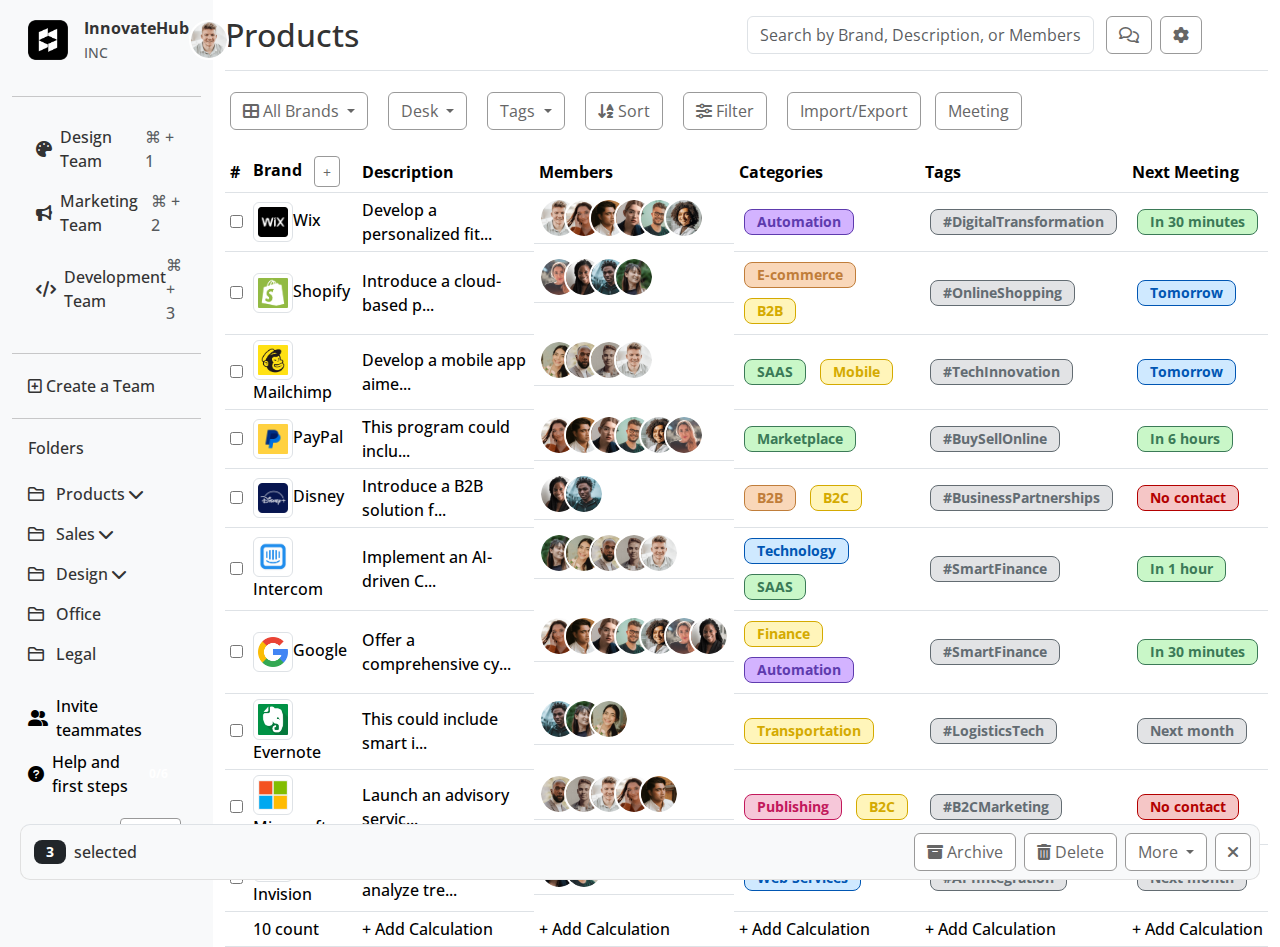
==== commit 9ac2bf9e: "Added Floating action bar" ====
--- a/index.html
+++ b/index.html
@@ -80,9 +80,12 @@
                     <ul class="nav flex-column px-3 py-1">
                         <li class="nav-item">
                             <!-- Expandable Menu for Products -->
-                            <a class="nav-link" data-bs-toggle="collapse" href="#productsSubMenu" role="button" aria-expanded="false" aria-controls="productsSubMenu">
+                            <a class="nav-link" data-bs-toggle="collapse" href="#productsSubMenu" role="button" aria-expanded="true" aria-controls="productsSubMenu">
                                 <i class="far fa-folder me-2"></i> <!-- Icon for Products -->
                                 Products
+                                <span class="ms-auto">
+                                  <i class="fas fa-chevron-down"></i>
+                                </span>
                             </a>
                             <div class="collapse" id="productsSubMenu">
                                 <ul class="nav flex-column ms-3">
@@ -109,9 +112,12 @@
                         </li>
                         <li class="nav-item">
                             <!-- Expandable Menu for Products -->
-                            <a class="nav-link" data-bs-toggle="collapse" href="#salesSubMenu" role="button" aria-expanded="false" aria-controls="productsSubMenu">
+                            <a class="nav-link" data-bs-toggle="collapse" href="#salesSubMenu" role="button" aria-expanded="false" aria-controls="salesSubMenu">
                                 <i class="far fa-folder me-2"></i> <!-- Icon for Products -->
                                 Sales
+                                <span class="ms-auto">
+                                  <i class="fas fa-chevron-down"></i>
+                                </span>
                             </a>
                             <div class="collapse" id="salesSubMenu">
                                 <ul class="nav flex-column ms-3">
@@ -119,70 +125,85 @@
                                         <a class="nav-link" href="#"><i class="fas fa-road me-2"></i> Menu Item 1</a>
                                     </li>
                                     <li class="nav-item">
-                                        <a class="nav-link" href="#"><i class="fas fa-comments me-2"></i> Meeu</a>
-                                    </li>
-                                    <li class="nav-item">
-                                        <a class="nav-link" href="#"><i class="fas fa-chart-line me-2"></i> Performance</a>
-                                    </li>
-                                    <li class="nav-item">
-                                        <a class="nav-link" href="#"><i class="fas fa-users me-2"></i> Team</a>
-                                    </li>
-                                    <li class="nav-item">
-                                        <a class="nav-link" href="#"><i class="fas fa-chart-pie me-2"></i> Analytics</a>
-                                    </li>
-                                    <li class="nav-item">
-                                        <a class="nav-link" href="#"><i class="fas fa-plus-circle me-2"></i> Add New Sub</a>
+                                        <a class="nav-link" href="#"><i class="fas fa-comments me-2"></i> Men Item 2u</a>
+                                    </li>
+                                    <li class="nav-item">
+                                        <a class="nav-link" href="#"><i class="fas fa-chart-line me-2"></i> Menu Item 3</a>
+                                    </li>
+                                    <li class="nav-item">
+                                        <a class="nav-link" href="#"><i class="fas fa-users me-2"></i> Menu Item 4</a>
                                     </li>
                                 </ul>
                             </div>
                         </li>
                         <li class="nav-item">
                           <!-- Expandable Menu for Products -->
-                          <a class="nav-link" data-bs-toggle="collapse" href="#designSubMenu" role="button" aria-expanded="false" aria-controls="productsSubMenu">
-                              <i class="far fa-folder me-2"></i> <!-- Icon for Products -->
+                          <a class="nav-link" data-bs-toggle="collapse" href="#designSubMenu" role="button" aria-expanded="false" aria-controls="designSubMenu">
+                              <i class="far fa-folder me-2"></i>
                               Design
+                              <span class="ms-auto">
+                                <i class="fas fa-chevron-down"></i>
+                              </span>
                           </a>
                           <div class="collapse" id="designSubMenu">
                               <ul class="nav flex-column ms-3">
-                                  <li class="nav-item">
-                                      <a class="nav-link" href="#"><i class="fas fa-road me-2"></i> Roadmap</a>
-                                  </li>
-                                  <li class="nav-item">
-                                      <a class="nav-link" href="#"><i class="fas fa-comments me-2"></i> Feedback</a>
-                                  </li>
-                                  <li class="nav-item">
-                                      <a class="nav-link" href="#"><i class="fas fa-chart-line me-2"></i> Performance</a>
-                                  </li>
-                                  <li class="nav-item">
-                                      <a class="nav-link" href="#"><i class="fas fa-users me-2"></i> Team</a>
-                                  </li>
-                                  <li class="nav-item">
-                                      <a class="nav-link" href="#"><i class="fas fa-chart-pie me-2"></i> Analytics</a>
-                                  </li>
-                                  <li class="nav-item">
-                                      <a class="nav-link" href="#"><i class="fas fa-plus-circle me-2"></i> Add New Sub</a>
-                                  </li>
+                                <li class="nav-item">
+                                  <a class="nav-link" href="#"><i class="fas fa-road me-2"></i> Menu Item 1</a>
+                                </li>
+                                <li class="nav-item">
+                                    <a class="nav-link" href="#"><i class="fas fa-comments me-2"></i> Men Item 2u</a>
+                                </li>
+                                <li class="nav-item">
+                                    <a class="nav-link" href="#"><i class="fas fa-chart-line me-2"></i> Menu Item 3</a>
+                                </li>
+                                <li class="nav-item">
+                                    <a class="nav-link" href="#"><i class="fas fa-users me-2"></i> Menu Item 4</a>
+                                </li>
                               </ul>
                           </div>
                       </li>
                       <li class="nav-item">
                         <!-- Expandable Menu for Products -->
-                        <a class="nav-link" data-bs-toggle="collapse" href="#productsSubMenu" role="button" aria-expanded="false" aria-controls="productsSubMenu">
+                        <a class="nav-link">
                             <i class="far fa-folder me-2"></i> <!-- Icon for Products -->
                             Office
                         </a>
                     </li>
                     <li class="nav-item">
                       <!-- Expandable Menu for Products -->
-                      <a class="nav-link" data-bs-toggle="collapse" href="#productsSubMenu" role="button" aria-expanded="false" aria-controls="productsSubMenu">
+                      <a class="nav-link">
                           <i class="far fa-folder me-2"></i> <!-- Icon for Products -->
-                          Office
+                          Legal
                       </a>
                   </li>
                     </ul>
                 </div>
+
+                <!-- Sidebar Section for Invite Teammates and Help -->
+                <div class="sidebar-bottom mt-auto p-3">
+                  <!-- Invite teammates link -->
+                  <a href="#" class="d-flex align-items-center mb-2 text-decoration-none">
+                      <i class="fas fa-user-friends me-2"></i> <!-- Font Awesome user icon -->
+                      Invite teammates
+                  </a>
+                  
+                  <!-- Help and first steps link -->
+                  <a href="#" class="d-flex align-items-center text-decoration-none">
+                      <i class="fas fa-question-circle me-2"></i> <!-- Font Awesome help icon -->
+                      Help and first steps
+                      <span class="badge bg-light ms-auto" style="font-size: 12px;">0/6</span>
+                  </a>
+
+                  <!-- Trial period and Add billing button -->
+                  <div class="d-flex align-items-center justify-content-between mt-3 p-1 bg-light rounded">
+                      <span class="px-1">7 days left on trial</span>
+                      <button class="btn btn-dark btn-sm">Add billing</button>
+                  </div>
+                </div>
             </div>
 
+
+            
 
 
 
@@ -194,6 +215,8 @@
                         <div class="btn-group me-2 col-8">
                             <input type="text" id="tableSearch" class="form-control" placeholder="Search by Brand, Description, or Members">
                         </div>
+                        <button class="btn btn-light mx-1"><i class='far fa-comments'></i></button>
+                        <button class="btn btn-light mx-1"><i class='fas fa-cog'></i></button>
                     </div>
                 </div>
 
@@ -492,6 +515,43 @@
                         </tbody>
                     </table>
                 </div>
+
+                <!-- Sticky action bar at the bottom -->
+                <div class="sticky-bar bg-light d-flex align-items-center justify-content-between p-2 border-top">
+                  <!-- Selected items count -->
+                  <div class="d-flex align-items-center">
+                      <span class="badge bg-dark text-white me-2">3</span>
+                      <span>selected</span>
+                  </div>
+                  
+                  <!-- Action buttons -->
+                  <div class="d-flex align-items-center">
+                      <button class="btn btn-outline-dark me-2">
+                          <i class="fas fa-archive"></i> Archive
+                      </button>
+                      <button class="btn btn-outline-danger me-2">
+                          <i class="fas fa-trash-alt"></i> Delete
+                      </button>
+                      
+                      <!-- More dropdown -->
+                      <div class="dropdown me-2">
+                          <button class="btn btn-outline-secondary dropdown-toggle" type="button" id="moreDropdown" data-bs-toggle="dropdown" aria-expanded="false">
+                              More
+                          </button>
+                          <ul class="dropdown-menu" aria-labelledby="moreDropdown">
+                              <li><a class="dropdown-item" href="#">Action 1</a></li>
+                              <li><a class="dropdown-item" href="#">Action 2</a></li>
+                          </ul>
+                      </div>
+
+                      <!-- Close button -->
+                      <button class="btn btn-outline-secondary">
+                          <i class="fas fa-times"></i>
+                      </button>
+                  </div>
+                </div>
+
+
             </main>
         </div>
     </div>
--- a/styles.css
+++ b/styles.css
@@ -9,6 +9,10 @@
     color: #333;
     overflow-x: hidden; /* Prevent horizontal overflow */
     font-size: 16px;
+}
+
+a{
+    color: #000;
 }
 
 .nav-link{
@@ -140,4 +144,14 @@
 .button-container .btn {
     flex-grow: 1;
     margin: 5px;
-}+}
+
+.sticky-bar {
+    position: fixed;
+    bottom: 20px;
+    left: 20px;
+    right: 20px;
+    z-index: 1000;
+    border: 1px solid #e0e0e0;
+    border-radius: 10px;
+}
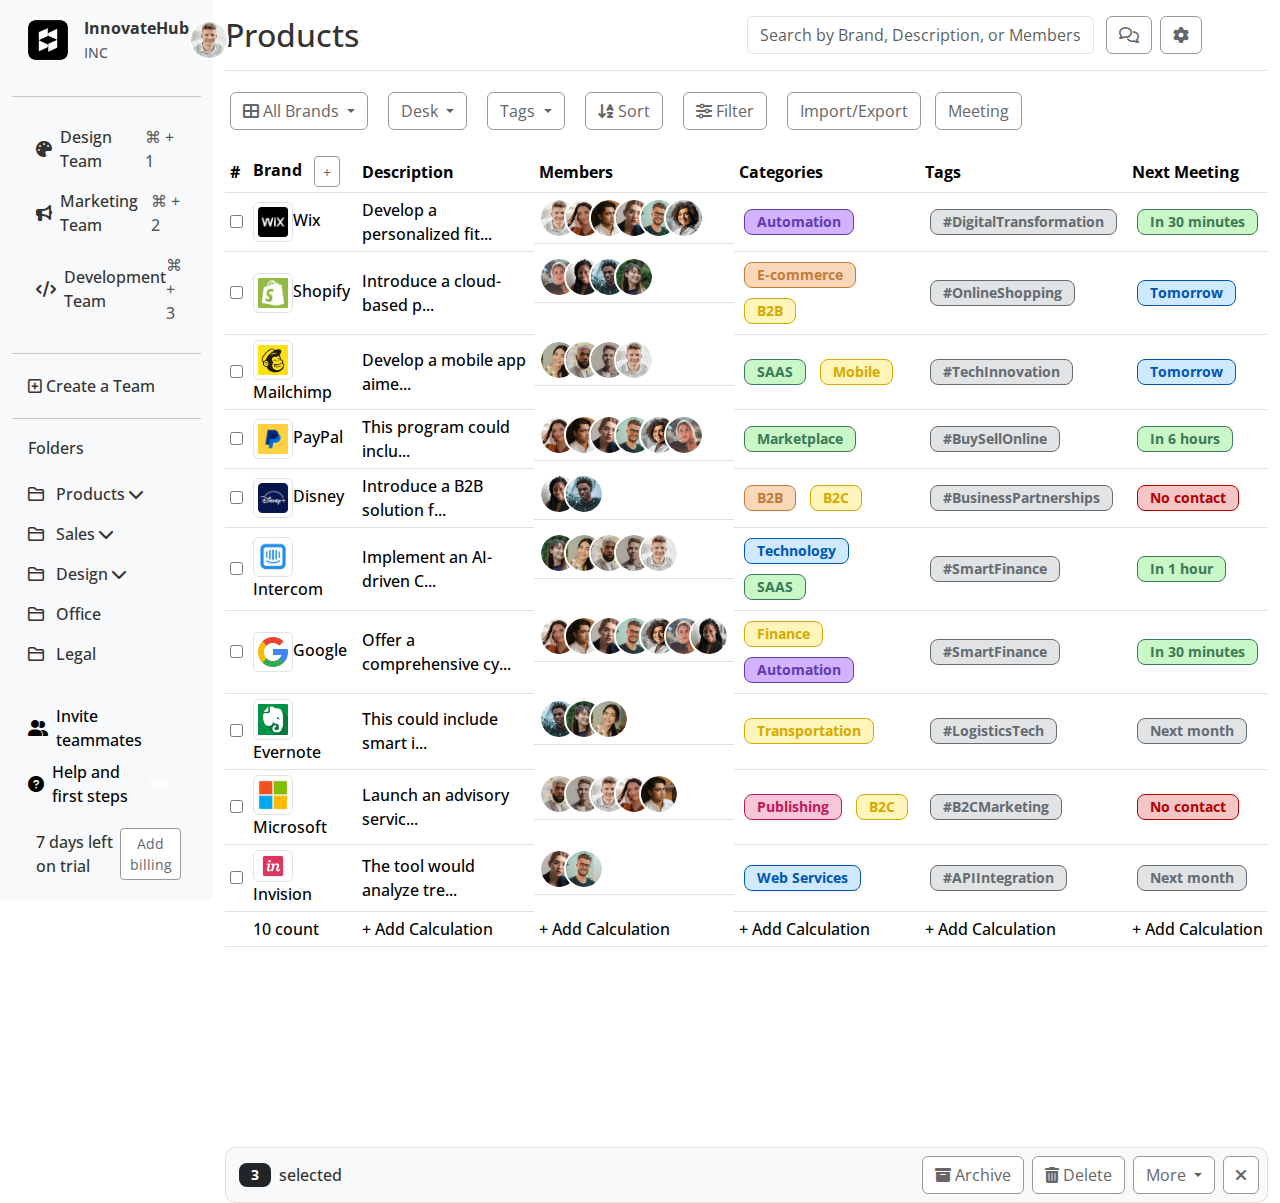
==== commit 2925713b: "Final" ====
--- a/index.html
+++ b/index.html
@@ -517,101 +517,91 @@
                 </div>
 
                 <!-- Sticky action bar at the bottom -->
-                <div class="sticky-bar bg-light d-flex align-items-center justify-content-between p-2 border-top">
-                  <!-- Selected items count -->
-                  <div class="d-flex align-items-center">
-                      <span class="badge bg-dark text-white me-2">3</span>
-                      <span>selected</span>
-                  </div>
-                  
-                  <!-- Action buttons -->
-                  <div class="d-flex align-items-center">
-                      <button class="btn btn-outline-dark me-2">
-                          <i class="fas fa-archive"></i> Archive
-                      </button>
-                      <button class="btn btn-outline-danger me-2">
-                          <i class="fas fa-trash-alt"></i> Delete
-                      </button>
-                      
-                      <!-- More dropdown -->
-                      <div class="dropdown me-2">
-                          <button class="btn btn-outline-secondary dropdown-toggle" type="button" id="moreDropdown" data-bs-toggle="dropdown" aria-expanded="false">
-                              More
+                <div class="sticky-bar-wrapper">
+                  <div class="sticky-bar bg-light d-flex align-items-center justify-content-between p-2 border-top">
+                      <!-- Selected items count -->
+                      <div class="d-flex align-items-center">
+                          <span class="badge bg-dark text-white me-2">3</span>
+                          <span>selected</span>
+                      </div>
+
+                      <!-- Action buttons -->
+                      <div class="d-flex align-items-center">
+                          <button class="btn btn-outline-dark me-2">
+                              <i class="fas fa-archive"></i> Archive
                           </button>
-                          <ul class="dropdown-menu" aria-labelledby="moreDropdown">
-                              <li><a class="dropdown-item" href="#">Action 1</a></li>
-                              <li><a class="dropdown-item" href="#">Action 2</a></li>
-                          </ul>
+                          <button class="btn btn-outline-danger me-2">
+                              <i class="fas fa-trash-alt"></i> Delete
+                          </button>
+                          
+                          <!-- More dropdown -->
+                          <div class="dropdown me-2">
+                              <button class="btn btn-outline-secondary dropdown-toggle" type="button" id="moreDropdown" data-bs-toggle="dropdown" aria-expanded="false">
+                                  More
+                              </button>
+                              <ul class="dropdown-menu" aria-labelledby="moreDropdown">
+                                  <li><a class="dropdown-item" href="#">Action 1</a></li>
+                                  <li><a class="dropdown-item" href="#">Action 2</a></li>
+                              </ul>
+                          </div>
+
+                          <!-- Close button -->
+                          <button class="btn btn-outline-secondary">
+                              <i class="fas fa-times"></i>
+                          </button>
                       </div>
-
-                      <!-- Close button -->
-                      <button class="btn btn-outline-secondary">
-                          <i class="fas fa-times"></i>
-                      </button>
                   </div>
                 </div>
-
-
             </main>
         </div>
     </div>
 
 
-    <script src="https://cdn.jsdelivr.net/npm/bootstrap@5.3.0/dist/js/bootstrap.bundle.min.js"></script>
-    <!-- Custom Script for Row Selection and Search -->
-  <script>
-    // Event listener for checkboxes to toggle row selection
-    const checkboxes = document.querySelectorAll('.row-checkbox');
-    checkboxes.forEach(checkbox => {
-      checkbox.addEventListener('change', function() {
-        const row = this.closest('tr');
-        if (this.checked) {
-          row.classList.add('table-active');
-        } else {
-          row.classList.remove('table-active');
-        }
-      });
-    });
-
-
-
-
-
-
-    // Search functionality
-    const searchBox = document.getElementById('tableSearch');
-    const tableBody = document.getElementById('productTableBody');
-    const rows = tableBody.getElementsByTagName('tr');
-
-    searchBox.addEventListener('keyup', function() {
-      const searchText = searchBox.value.toLowerCase();
-      
-      for (let i = 0; i < rows.length; i++) {
-        const cells = rows[i].getElementsByTagName('td');
-        let found = false;
-
-        // Loop through each cell in the row
-        for (let j = 0; j < cells.length; j++) {
-          const cellText = cells[j].innerText.toLowerCase();
-          if (cellText.indexOf(searchText) > -1) {
-            found = true;
-            break;
-          }
-        }
-
-        // Show or hide row based on match
-        if (found) {
-          rows[i].style.display = '';
-        } else {
-          rows[i].style.display = 'none';
-        }
+<script src="https://cdn.jsdelivr.net/npm/bootstrap@5.3.0/dist/js/bootstrap.bundle.min.js"></script>
+<!-- Custom Script for Row Selection and Search -->
+<script>
+// Event listener for checkboxes to toggle row selection
+const checkboxes = document.querySelectorAll('.row-checkbox');
+checkboxes.forEach(checkbox => {
+  checkbox.addEventListener('change', function() {
+    const row = this.closest('tr');
+    if (this.checked) {
+      row.classList.add('table-active');
+    } else {
+      row.classList.remove('table-active');
+    }
+  });
+});
+
+// Search functionality
+const searchBox = document.getElementById('tableSearch');
+const tableBody = document.getElementById('productTableBody');
+const rows = tableBody.getElementsByTagName('tr');
+
+searchBox.addEventListener('keyup', function() {
+  const searchText = searchBox.value.toLowerCase();
+  
+  for (let i = 0; i < rows.length; i++) {
+    const cells = rows[i].getElementsByTagName('td');
+    let found = false;
+
+    // Loop through each cell in the row
+    for (let j = 0; j < cells.length; j++) {
+      const cellText = cells[j].innerText.toLowerCase();
+      if (cellText.indexOf(searchText) > -1) {
+        found = true;
+        break;
       }
-    });
-
-
-
-
-
+    }
+
+    // Show or hide row based on match
+    if (found) {
+      rows[i].style.display = '';
+    } else {
+      rows[i].style.display = 'none';
+    }
+  }
+});
 
 // Sorting functionality for the Brand column
 document.addEventListener('DOMContentLoaded', function () {
@@ -657,40 +647,32 @@
 });
 
 
-
-
-
-
-
-    // Dropdown filter functionality based on the "Categories" column
-    const dropdownItems = document.querySelectorAll('.dropdown-item');
-
-    dropdownItems.forEach(item => {
-      item.addEventListener('click', function(event) {
-        event.preventDefault();
-        const category = this.getAttribute('data-category');
-
-        // Loop through the rows and show/hide based on the selected category
-        for (let i = 0; i < rows.length; i++) {
-          const categoriesCell = rows[i].cells[4].innerText.toLowerCase(); // Categories are in the 5th cell (index 4)
-          const categoriesArray = categoriesCell.split(',').map(cat => cat.trim());
-
-          // Show rows that match the category or show all if "all" is selected
-          if (category === 'all' || categoriesArray.includes(category.toLowerCase())) {
-            rows[i].style.display = '';
-          } else {
-            rows[i].style.display = 'none';
-          }
-        }
-      });
-    });
-
-
-
-
+// Dropdown filter functionality based on the "Categories" column
+const dropdownItems = document.querySelectorAll('.dropdown-item');
+
+dropdownItems.forEach(item => {
+  item.addEventListener('click', function(event) {
+    event.preventDefault();
+    const category = this.getAttribute('data-category');
+
+    // Loop through the rows and show/hide based on the selected category
+    for (let i = 0; i < rows.length; i++) {
+      const categoriesCell = rows[i].cells[4].innerText.toLowerCase(); // Categories are in the 5th cell (index 4)
+      const categoriesArray = categoriesCell.split(',').map(cat => cat.trim());
+
+      // Show rows that match the category or show all if "all" is selected
+      if (category === 'all' || categoriesArray.includes(category.toLowerCase())) {
+        rows[i].style.display = '';
+      } else {
+        rows[i].style.display = 'none';
+      }
+    }
+  });
+});
 
 
 // Add New Row
+
 // Only declare the variable if it's not already declared
 let productTableBody = document.getElementById('productTableBody');
 let addRowButton = document.getElementById('addRowButton');
@@ -720,14 +702,10 @@
 });
 
 
-
-
-
-
 // Function to add a new editable row with checkboxes for the Members column
 function addNewRow() {
   const newRow = document.createElement('tr');
-  newRow.classList.add('new-row');  // Add a class to identify new rows
+  newRow.classList.add('new-row');
 
   newRow.innerHTML = `
     <td><input type="checkbox" class="row-checkbox" disabled></td>
@@ -764,7 +742,6 @@
   // Append the new row to the table body (before the count row)
   productTableBody.insertBefore(newRow, productTableBody.querySelector('.brand-count-row'));
 
-  // Profile picture URLs corresponding to each user
   const memberProfiles = {
     "User1": "assets/img/user1.png",
     "User2": "assets/img/user2.png",
@@ -792,7 +769,6 @@
       dropdownButton.innerHTML = selectedMembers || 'Select Members';
     });
 
-    // Prevent dropdown from closing on click
     checkbox.parentElement.addEventListener('click', function(e) {
       e.stopPropagation();
     });
@@ -800,7 +776,6 @@
 
   // Event listener for Save button
   newRow.querySelector('.btn-save').addEventListener('click', function() {
-    // Enable the checkbox to be clickable after saving
     newRow.querySelector('.row-checkbox').disabled = false;
 
     // Disable all input fields to finalize the row
@@ -817,23 +792,19 @@
 
   // Event listener for Cancel button
   newRow.querySelector('.btn-cancel').addEventListener('click', function() {
-    // Remove the new row from the table
     newRow.remove();
 
-    // Update the brand count
     updateBrandCount();
   });
 
-  // Add event listener to the brand input field to update the count dynamically
   newRow.querySelector('.brand-input').addEventListener('input', updateBrandCount);
 
-  // Update the brand count initially after adding the new row
   updateBrandCount();
 }
 
 // Function to update the brand count
 function updateBrandCount() {
-  // Count all rows that have a brand name, including both existing and new rows
+
   const brandRows = document.querySelectorAll('#productTableBody tr:not(.brand-count-row) td:nth-child(2)');
   let brandCount = 0;
 
@@ -844,16 +815,11 @@
     }
   });
 
-  // Find the predefined count row and update it
   const countRow = document.querySelector('.brand-count-row');
   countRow.querySelector('td:nth-child(2)').textContent = `${brandCount} count`;
 }
 
-// Call this function when the page loads to initialize the count
 updateBrandCount();
-
-
-
 
 
   </script>
--- a/styles.css
+++ b/styles.css
@@ -40,6 +40,12 @@
     left: 0;
     z-index: 1000;
     overflow-y: auto; /* Allow vertical scrolling if necessary */
+}
+
+.sidebar {
+    display: flex;
+    flex-direction: column;
+    height: 100vh; /* Full viewport height */
 }
 
 .table {
@@ -147,11 +153,10 @@
 }
 
 .sticky-bar {
-    position: fixed;
-    bottom: 20px;
-    left: 20px;
-    right: 20px;
+    margin-top: 200px;
+    display: flex;
+    justify-content: center;
     z-index: 1000;
     border: 1px solid #e0e0e0;
     border-radius: 10px;
-}
+}